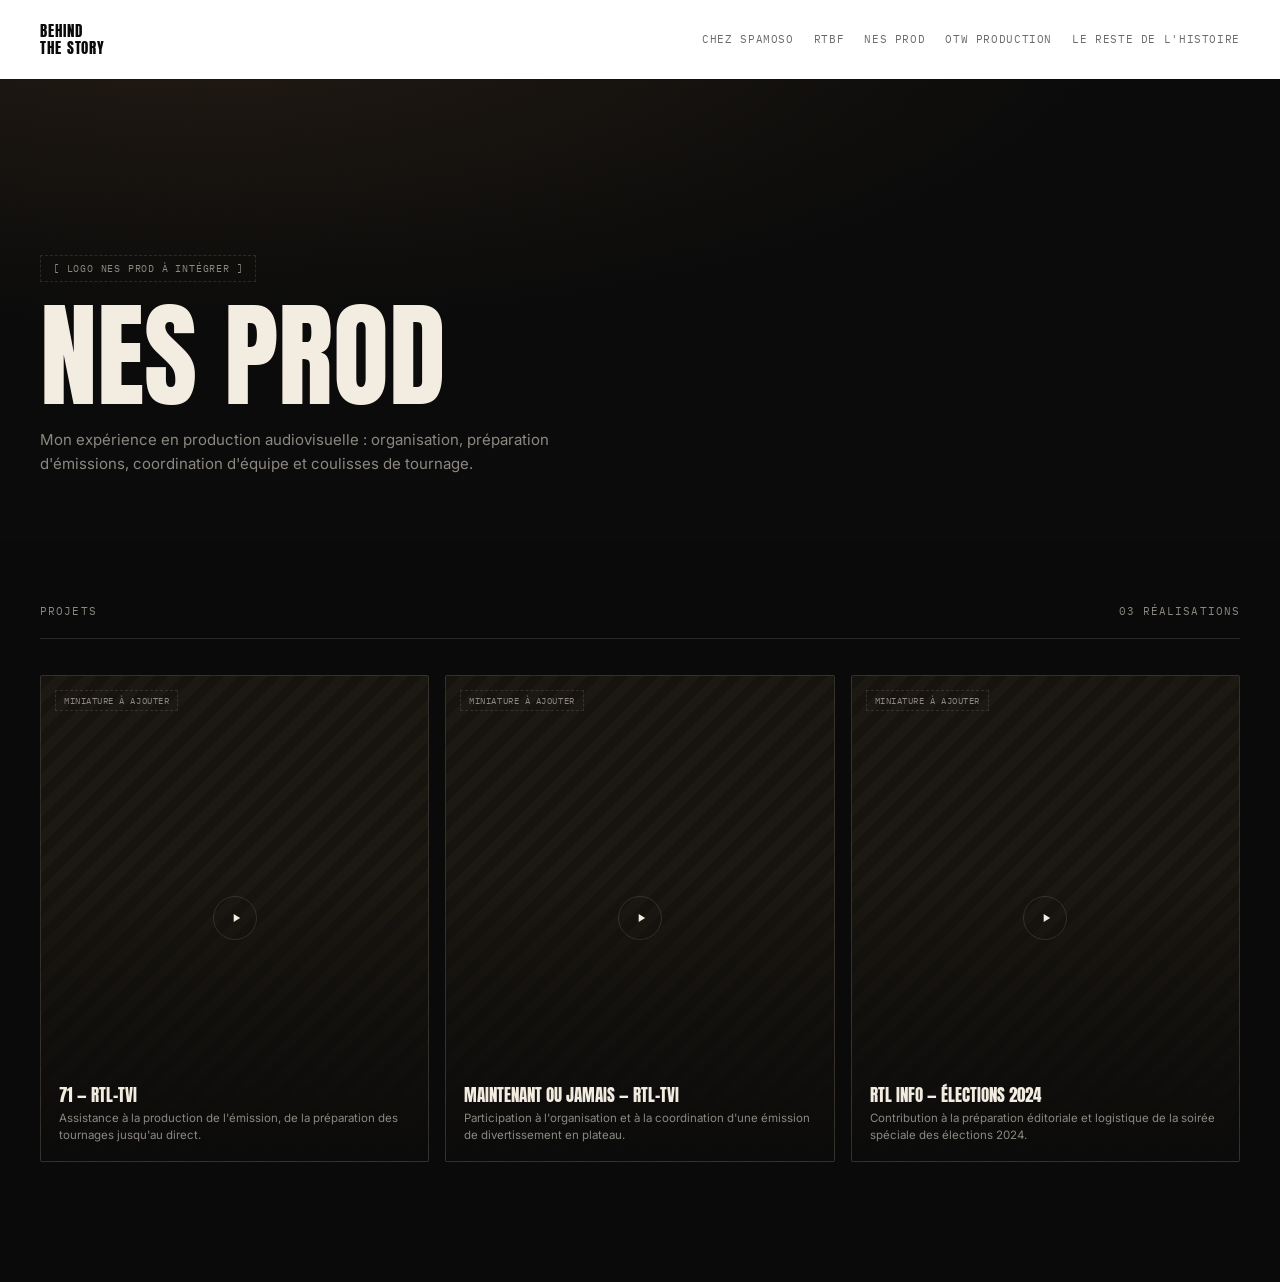
==== nesprod.html @ f3b36f37 "Add files via upload" ====
<!DOCTYPE html>
<html lang="fr">
<head>
<meta charset="UTF-8">
<meta name="viewport" content="width=device-width, initial-scale=1.0">
<title>NES Prod — BEHIND THE STORY</title>
<link rel="preconnect" href="https://fonts.googleapis.com">
<link rel="preconnect" href="https://fonts.gstatic.com" crossorigin>
<link href="https://fonts.googleapis.com/css2?family=Anton&family=Inter:wght@400;500;600&family=IBM+Plex+Mono:wght@400;500&display=swap" rel="stylesheet">
<link rel="stylesheet" href="styles.css">
</head>
<body>

<header>
  <a href="index.html" style="text-decoration:none;">
    <div class="wordmark">BEHIND<br>THE STORY</div>
  </a>
  <nav>
    <a href="spamoso.html">Chez Spamoso</a>
    <a href="rtbf.html">RTBF</a>
    <a href="nesprod.html">NES Prod</a>
    <a href="otw.html">OTW Production</a>
    <a href="reste.html">Le reste de l'histoire</a>
  </nav>
</header>

<section class="category" id="top" style="border-top:none;">
  <div class="cat-hero">
    <div class="grain"></div>
    <div class="cat-logo-note">[ logo NES Prod à intégrer ]</div>
    <h2>NES Prod</h2>
    <p>Mon expérience en production audiovisuelle : organisation, préparation d'émissions, coordination d'équipe et coulisses de tournage.</p>
  </div>

  <div class="cat-body">
    <div class="label-row">
      <div class="label">Projets</div>
      <div class="label">03 réalisations</div>
    </div>

    <div class="proj-grid">

      <div class="proj-card" onclick="openModal({
          title:'71 — RTL-TVI',
          desc:'Assistance à la production de l\'émission, de la préparation des tournages jusqu\'au direct.',
          category:'NES Prod',
          link:''
        })">
        <div class="proj-thumb-note">miniature à ajouter</div>
        
        <div class="proj-play"><svg viewBox="0 0 24 24"><path d="M8 5v14l11-7z"/></svg></div>
        <div class="proj-info">
          <div class="proj-title">71 — RTL-TVI</div>
          <div class="proj-desc">Assistance à la production de l'émission, de la préparation des tournages jusqu'au direct.</div>
        </div>
      </div>

      <div class="proj-card" onclick="openModal({
          title:'Maintenant ou Jamais — RTL-TVI',
          desc:'Participation à l\'organisation et à la coordination d\'une émission de divertissement en plateau.',
          category:'NES Prod',
          link:''
        })">
        <div class="proj-thumb-note">miniature à ajouter</div>
        
        <div class="proj-play"><svg viewBox="0 0 24 24"><path d="M8 5v14l11-7z"/></svg></div>
        <div class="proj-info">
          <div class="proj-title">Maintenant ou Jamais — RTL-TVI</div>
          <div class="proj-desc">Participation à l'organisation et à la coordination d'une émission de divertissement en plateau.</div>
        </div>
      </div>

      <div class="proj-card" onclick="openModal({
          title:'RTL Info — Élections 2024',
          desc:'Contribution à la préparation éditoriale et logistique de la soirée spéciale des élections 2024.',
          category:'NES Prod',
          link:''
        })">
        <div class="proj-thumb-note">miniature à ajouter</div>
        
        <div class="proj-play"><svg viewBox="0 0 24 24"><path d="M8 5v14l11-7z"/></svg></div>
        <div class="proj-info">
          <div class="proj-title">RTL Info — Élections 2024</div>
          <div class="proj-desc">Contribution à la préparation éditoriale et logistique de la soirée spéciale des élections 2024.</div>
        </div>
      </div>

      <!-- Pour ajouter un projet : copier-coller un bloc .proj-card entier
           et changer title / desc / link / year / le texte affiché. -->

    </div>
  </div>
</section>

<div class="modal-overlay" id="modalOverlay">
  <button class="modal-close" onclick="closeModal()">✕</button>
  <div class="modal-box">
    <a class="modal-video" id="modalVideoLink" href="#" target="_blank" rel="noopener">
      <div class="modal-video-note" id="modalVideoNote">clic = ouvre la vidéo source</div>
      <div class="proj-play"><svg viewBox="0 0 24 24"><path d="M8 5v14l11-7z"/></svg></div>
    </a>
    <div class="modal-multi-links" id="modalMultiLinks"></div>
    <div class="modal-info">
      <div class="eyebrow" id="modalEyebrow">NES Prod</div>
      <div class="modal-title" id="modalTitle">Titre du projet</div>
      <div class="modal-desc" id="modalDesc">Description du projet.</div>
    </div>
  </div>
</div>

<script src="script.js"></script>
</body>
</html>
---- styles.css ----
:root{
    --bg: #0A0A0A;
    --bg-soft: #141312;
    --accent: #F85206;
    --cream: #F3ECE0;
    --muted: #8C8880;
    --line: rgba(243,236,224,0.12);
  }

  *{margin:0;padding:0;box-sizing:border-box;}

  html{scroll-behavior:smooth;}

  body{
    background:var(--bg);
    color:var(--cream);
    font-family:'Inter',sans-serif;
    overflow-x:hidden;
  }

  ::selection{background:var(--accent);color:#0A0A0A;}

  /* ---------- NAV ---------- */
  header{
    position:fixed;
    top:0;left:0;right:0;
    z-index:100;
    display:flex;
    justify-content:space-between;
    align-items:center;
    padding:22px 40px;
    background:#FFFFFF;
    box-shadow:0 1px 0 rgba(10,10,10,0.06);
    transition:transform .4s ease;
  }
  header.header-hidden{
    transform:translateY(-120%);
  }

  .wordmark{
    font-family:'Anton',sans-serif;
    font-size:15px;
    letter-spacing:0.06em;
    line-height:1.15;
    text-transform:uppercase;
    color:var(--bg);
  }

  nav{
    display:flex;
    gap:20px;
    flex-wrap:wrap;
    justify-content:flex-end;
    max-width:560px;
  }

  nav a{
    color:var(--bg);
    text-decoration:none;
    font-family:'IBM Plex Mono',monospace;
    font-size:10.5px;
    letter-spacing:0.06em;
    text-transform:uppercase;
    opacity:0.6;
    transition:opacity .25s ease;
    white-space:nowrap;
  }
  nav a:hover{opacity:1;}

  @media (max-width:900px){
    nav{display:none;}
  }

  /* ---------- HERO ---------- */
  .hero{
    position:relative;
    height:100svh;
    display:flex;
    flex-direction:column;
    justify-content:center;
    align-items:center;
    overflow:hidden;
  }

  .hero-bg{
    position:absolute;
    inset:0;
    background:
      radial-gradient(120% 90% at 20% 15%, #1c1a17 0%, #0A0A0A 55%),
      linear-gradient(120deg,#0A0A0A,#181510,#0A0A0A);
    background-size:200% 200%, 100% 100%;
    animation:drift 18s ease-in-out infinite;
  }
  @keyframes drift{
    0%{background-position:0% 0%, 0 0;}
    50%{background-position:100% 60%, 0 0;}
    100%{background-position:0% 0%, 0 0;}
  }

  .grain{
    position:absolute;inset:0;
    opacity:0.35;
    mix-blend-mode:overlay;
    background-image:url("data:image/svg+xml,%3Csvg xmlns='http://www.w3.org/2000/svg' width='120' height='120'%3E%3Cfilter id='n'%3E%3CfeTurbulence type='fractalNoise' baseFrequency='0.85' numOctaves='2' stitchTiles='stitch'/%3E%3C/filter%3E%3Crect width='100%25' height='100%25' filter='url(%23n)'/%3E%3C/svg%3E");
  }

  .vignette{
    position:absolute;inset:0;
    background:radial-gradient(120% 100% at 50% 100%, rgba(0,0,0,0.75) 0%, rgba(0,0,0,0) 55%),
               linear-gradient(180deg, rgba(0,0,0,0.55) 0%, rgba(0,0,0,0.05) 30%, rgba(0,0,0,0.65) 100%);
  }

  .video-note{
    position:absolute;
    top:28px;left:50%;
    transform:translateX(-50%);
    font-family:'IBM Plex Mono',monospace;
    font-size:10px;
    letter-spacing:0.1em;
    text-transform:uppercase;
    color:var(--muted);
    opacity:0.6;
    z-index:2;
  }

  .hero-content{
    position:relative;
    z-index:3;
    padding:0 40px;
    max-width:900px;
    display:flex;
    flex-direction:column;
    align-items:center;
    text-align:center;
  }

  .eyebrow{
    font-family:'IBM Plex Mono',monospace;
    font-size:11px;
    letter-spacing:0.15em;
    text-transform:uppercase;
    color:var(--accent);
    margin-bottom:18px;
  }

  h1.title{
    display:flex;
    flex-direction:column;
    align-items:center;
    gap:0.02em;
    font-family:'Anton',sans-serif;
    font-weight:400;
    text-transform:uppercase;
    line-height:0.86;
    font-size:clamp(52px, 11vw, 168px);
    letter-spacing:-0.01em;
  }
  h1.title .line1{color:var(--cream);}
  h1.title .line2{
    font-family:'Bodoni Moda', serif;
    font-weight:700;
    font-style:normal;
    text-transform:uppercase;
    color:var(--accent);
    letter-spacing:0;
    line-height:1;
  }

  .tagline{
    margin:24px auto 0;
    max-width:480px;
    font-size:15px;
    line-height:1.6;
    color:var(--muted);
    text-align:center;
  }

  .signature{
    margin:40px auto 0;
    width:130px;
    opacity:0.92;
  }
  .signature img{
    width:100%;
    height:auto;
    display:block;
  }
  @media (max-width:720px){
    .signature{width:96px;margin-top:28px;}
  }

  /* ---------- UNIVERS GRID ---------- */
  .univers{
    padding:120px 40px 140px;
    max-width:1400px;
    margin:0 auto;
  }

  .univers-head{
    display:flex;
    justify-content:space-between;
    align-items:flex-end;
    margin-bottom:56px;
    border-bottom:1px solid var(--line);
    padding-bottom:24px;
    gap:24px;
    flex-wrap:wrap;
  }

  .univers-head .label{
    font-family:'IBM Plex Mono',monospace;
    font-size:11px;
    letter-spacing:0.1em;
    text-transform:uppercase;
    color:var(--muted);
  }

  .univers-head h2{
    font-family:'Anton',sans-serif;
    font-weight:400;
    text-transform:uppercase;
    font-size:clamp(28px,4vw,44px);
  }

  .grid{
    display:grid;
    grid-template-columns:repeat(6,1fr);
    gap:16px;
  }

  .card{
    position:relative;
    border-radius:2px;
    overflow:hidden;
    background:var(--bg-soft);
    border:1px solid var(--line);
    display:flex;
    align-items:flex-end;
    min-height:280px;
    text-decoration:none;
    color:var(--cream);
    cursor:pointer;
  }

  .card::before{
    content:'';
    position:absolute;inset:0;
    background-image:var(--tex);
    background-size:cover;
    background-position:var(--tex-pos, center 20%);
    opacity:0.85;
    transition:opacity .5s ease, transform .6s ease;
  }
  .card::after{
    content:'';
    position:absolute;inset:0;
    background:linear-gradient(180deg, rgba(10,10,10,0) 30%, rgba(10,10,10,0.92) 100%);
  }

  .card:hover::before{opacity:0.75; transform:scale(1.04);}

  .card-inner{
    position:relative;
    z-index:2;
    padding:26px;
    width:100%;
    display:flex;
    justify-content:space-between;
    align-items:flex-end;
    gap:12px;
  }

  .card-index{
    position:absolute;
    top:20px;left:26px;
    z-index:2;
    font-family:'IBM Plex Mono',monospace;
    font-size:11px;
    color:var(--muted);
  }

  .card-title{
    font-family:'Anton',sans-serif;
    font-weight:400;
    text-transform:uppercase;
    font-size:clamp(20px,2vw,28px);
    line-height:1.02;
  }

  .card-meta{
    font-family:'IBM Plex Mono',monospace;
    font-size:10px;
    letter-spacing:0.06em;
    text-transform:uppercase;
    color:var(--muted);
    margin-top:8px;
  }

  .arrow{
    flex-shrink:0;
    width:38px;height:38px;
    border-radius:50%;
    border:1px solid var(--line);
    display:flex;align-items:center;justify-content:center;
    transition:background .3s ease, transform .3s ease, border-color .3s ease;
  }
  .card:hover .arrow{
    background:var(--accent);
    border-color:var(--accent);
    transform:rotate(45deg);
  }
  .arrow svg{width:14px;height:14px;stroke:var(--cream);}

  /* asymmetric spans */
  .c1{grid-column:span 4;min-height:420px;}
  .c2{grid-column:span 2;}
  .c3{grid-column:span 2;}
  .c4{grid-column:span 2;}
  .c5{grid-column:span 2;min-height:340px;}

  @media (max-width:900px){
    .grid{grid-template-columns:repeat(2,1fr);}
    .c1,.c2,.c3,.c4,.c5{grid-column:span 2;min-height:260px;}
    header{padding:20px 22px;}
    .hero-content{padding:0 22px;}
    .univers{padding:80px 22px 100px;}
  }

  /* ---------- CATEGORY PAGE ---------- */
  .category{
    position:relative;
    border-top:1px solid var(--line);
  }

  .cat-hero{
    position:relative;
    min-height:60vh;
    display:flex;
    flex-direction:column;
    justify-content:flex-end;
    padding:64px 40px;
    background:
      radial-gradient(120% 100% at 15% 0%, #211a12 0%, #0A0A0A 60%);
    overflow:hidden;
  }
  .cat-hero .grain{opacity:0.25;}

  .cat-hero .back-link{
    position:relative;z-index:2;
    display:inline-flex;
    align-items:center;
    gap:8px;
    font-family:'IBM Plex Mono',monospace;
    font-size:11px;
    letter-spacing:0.08em;
    text-transform:uppercase;
    color:var(--muted);
    text-decoration:none;
    margin-bottom:auto;
    width:fit-content;
  }
  .cat-hero .back-link:hover{color:var(--cream);}

  .cat-logo-note{
    position:relative;z-index:2;
    font-family:'IBM Plex Mono',monospace;
    font-size:10px;
    letter-spacing:0.08em;
    text-transform:uppercase;
    color:var(--muted);
    border:1px dashed var(--line);
    padding:6px 12px;
    width:fit-content;
    margin-bottom:22px;
  }

  .cat-hero h2{
    position:relative;z-index:2;
    font-family:'Anton',sans-serif;
    font-weight:400;
    text-transform:uppercase;
    font-size:clamp(48px,9vw,120px);
    line-height:0.9;
  }

  .cat-hero p{
    position:relative;z-index:2;
    max-width:520px;
    margin-top:20px;
    font-size:15px;
    line-height:1.6;
    color:var(--muted);
  }

  .cat-body{
    padding:64px 40px 120px;
    max-width:1400px;
    margin:0 auto;
  }

  .cat-body .label-row{
    display:flex;
    justify-content:space-between;
    align-items:baseline;
    border-bottom:1px solid var(--line);
    padding-bottom:20px;
    margin-bottom:36px;
    flex-wrap:wrap;
    gap:12px;
  }
  .cat-body .label-row .label{
    font-family:'IBM Plex Mono',monospace;
    font-size:11px;
    letter-spacing:0.1em;
    text-transform:uppercase;
    color:var(--muted);
  }

  .proj-grid{
    display:grid;
    grid-template-columns:repeat(3,1fr);
    gap:16px;
  }
  @media (max-width:900px){
    .proj-grid{grid-template-columns:repeat(2,1fr);}
  }
  @media (max-width:560px){
    .proj-grid{grid-template-columns:1fr;}
  }

  .proj-card{
    position:relative;
    aspect-ratio:4/5;
    border-radius:2px;
    overflow:hidden;
    border:1px solid var(--line);
    background:
      repeating-linear-gradient(135deg, #17140f, #17140f 10px, #1c1812 10px, #1c1812 20px);
    cursor:pointer;
    display:flex;
    flex-direction:column;
    justify-content:flex-end;
    text-align:left;
  }
  .proj-card::after{
    content:'';
    position:absolute;inset:0;
    background:linear-gradient(180deg, rgba(10,10,10,0) 40%, rgba(10,10,10,0.95) 100%);
  }
  .proj-thumb-note{
    position:absolute;
    top:14px;left:14px;
    z-index:2;
    font-family:'IBM Plex Mono',monospace;
    font-size:9px;
    letter-spacing:0.06em;
    text-transform:uppercase;
    color:var(--muted);
    border:1px dashed var(--line);
    padding:4px 8px;
  }
  .proj-year{
    position:absolute;
    top:14px;right:14px;
    z-index:2;
    font-family:'IBM Plex Mono',monospace;
    font-size:10px;
    letter-spacing:0.04em;
    color:var(--muted);
  }
  .proj-play{
    position:absolute;
    top:50%;left:50%;
    transform:translate(-50%,-50%);
    z-index:2;
    width:44px;height:44px;
    border-radius:50%;
    border:1px solid var(--line);
    display:flex;align-items:center;justify-content:center;
    transition:background .3s ease, border-color .3s ease;
  }
  .proj-play svg{width:14px;height:14px;fill:var(--cream);margin-left:2px;}
  .proj-card:hover .proj-play{background:var(--accent);border-color:var(--accent);}

  .proj-info{
    position:relative;z-index:2;
    padding:18px;
  }
  .proj-title{
    font-family:'Anton',sans-serif;
    font-weight:400;
    text-transform:uppercase;
    font-size:17px;
    line-height:1.05;
  }
  .proj-desc{
    margin-top:6px;
    font-size:11.5px;
    color:var(--muted);
    line-height:1.4;
    display:-webkit-box;
    -webkit-line-clamp:2;
    -webkit-box-orient:vertical;
    overflow:hidden;
  }

  /* ---------- MODAL / LIGHTBOX ---------- */
  .modal-overlay{
    position:fixed;inset:0;
    z-index:200;
    background:rgba(6,6,6,0.88);
    backdrop-filter:blur(6px);
    display:flex;
    align-items:center;
    justify-content:center;
    padding:24px;
    opacity:0;
    pointer-events:none;
    transition:opacity .3s ease;
  }
  .modal-overlay.active{opacity:1;pointer-events:auto;}

  .modal-box{
    width:100%;
    max-width:720px;
    background:var(--bg-soft);
    border:1px solid var(--line);
    border-radius:3px;
    overflow:hidden;
    transform:translateY(16px);
    transition:transform .35s ease;
  }
  .modal-overlay.active .modal-box{transform:translateY(0);}

  .modal-close{
    position:absolute;
    top:24px;right:24px;
    z-index:210;
    width:38px;height:38px;
    border-radius:50%;
    border:1px solid var(--line);
    background:transparent;
    color:var(--cream);
    font-family:'IBM Plex Mono',monospace;
    font-size:14px;
    cursor:pointer;
  }
  .modal-close:hover{background:var(--accent);border-color:var(--accent);}

  .modal-video{
    position:relative;
    aspect-ratio:16/9;
    background:repeating-linear-gradient(135deg, #17140f, #17140f 10px, #1c1812 10px, #1c1812 20px);
    display:flex;
    align-items:center;justify-content:center;
    text-decoration:none;
    cursor:pointer;
  }
  .modal-video.is-photo{cursor:default;}
  .modal-video.is-photo .proj-play{display:none;}

  .modal-multi-links{
    display:none;
    flex-direction:column;
    gap:1px;
    background:var(--line);
    width:100%;
    max-height:340px;
    overflow-y:auto;
  }
  .modal-link-item{
    display:flex;
    align-items:center;
    justify-content:space-between;
    padding:16px 20px;
    background:var(--bg-soft);
    color:var(--cream);
    text-decoration:none;
    font-family:'IBM Plex Mono',monospace;
    font-size:12px;
    letter-spacing:0.04em;
    transition:background .2s ease,color .2s ease;
  }
  .modal-link-item::after{
    content:'↗';
    color:var(--muted);
    transition:color .2s ease;
  }
  .modal-link-item:hover{background:var(--accent);color:#0A0A0A;}
  .modal-link-item:hover::after{color:#0A0A0A;}
  .modal-video .proj-play{width:64px;height:64px;}
  .modal-video .proj-play svg{width:20px;height:20px;}
  .modal-video-note{
    position:absolute;bottom:14px;left:14px;
    font-family:'IBM Plex Mono',monospace;
    font-size:10px;
    color:var(--muted);
    border:1px dashed var(--line);
    padding:4px 8px;
  }

  .modal-info{padding:26px;}
  .modal-info .eyebrow{margin-bottom:10px;}
  .modal-title{
    font-family:'Anton',sans-serif;
    font-weight:400;
    text-transform:uppercase;
    font-size:26px;
  }
  .modal-desc{
    margin-top:10px;
    font-size:14px;
    line-height:1.6;
    color:var(--muted);
  }

  /* ---------- GALLERY PAGE (plusieurs contenus dans un projet) ---------- */
  body.gallery-open{overflow:hidden;}

  .gallery-overlay{
    position:fixed;inset:0;
    z-index:300;
    background:var(--bg);
    opacity:0;
    pointer-events:none;
    transform:translateY(24px);
    transition:opacity .35s ease, transform .4s ease;
    overflow-y:auto;
  }
  .gallery-overlay.active{
    opacity:1;
    pointer-events:auto;
    transform:translateY(0);
  }

  .gallery-close{
    position:fixed;
    top:28px;right:40px;
    z-index:310;
    width:40px;height:40px;
    border-radius:50%;
    border:1px solid var(--line);
    background:var(--bg);
    color:var(--cream);
    font-family:'IBM Plex Mono',monospace;
    font-size:14px;
    cursor:pointer;
  }
  .gallery-close:hover{background:var(--accent);border-color:var(--accent);}

  .gallery-page{
    max-width:1400px;
    margin:0 auto;
    padding:100px 40px 120px;
  }

  .gallery-back{
    display:inline-flex;
    align-items:center;
    gap:8px;
    font-family:'IBM Plex Mono',monospace;
    font-size:11px;
    letter-spacing:0.08em;
    text-transform:uppercase;
    color:var(--muted);
    text-decoration:none;
    margin-bottom:32px;
  }
  .gallery-back:hover{color:var(--cream);}

  .gallery-head{
    border-bottom:1px solid var(--line);
    padding-bottom:32px;
    margin-bottom:40px;
  }
  .gallery-head .eyebrow{margin-bottom:14px;}
  .gallery-head h2{
    font-family:'Anton',sans-serif;
    font-weight:400;
    text-transform:uppercase;
    font-size:clamp(32px,5vw,60px);
    line-height:1;
  }
  .gallery-head p{
    margin-top:16px;
    max-width:560px;
    font-size:14px;
    line-height:1.6;
    color:var(--muted);
  }

  .gallery-grid{
    display:grid;
    grid-template-columns:repeat(4,1fr);
    gap:16px;
  }
  @media (max-width:1000px){
    .gallery-grid{grid-template-columns:repeat(3,1fr);}
  }
  @media (max-width:700px){
    .gallery-grid{grid-template-columns:repeat(2,1fr);}
  }
  @media (max-width:420px){
    .gallery-grid{grid-template-columns:1fr;}
  }

  .gallery-item{
    position:relative;
    aspect-ratio:4/5;
    border-radius:2px;
    overflow:hidden;
    border:1px solid var(--line);
    background:repeating-linear-gradient(135deg, #17140f, #17140f 10px, #1c1812 10px, #1c1812 20px);
    display:flex;
    align-items:center;
    justify-content:center;
    text-decoration:none;
    color:var(--cream);
  }
  .gallery-item .proj-play{position:static;transform:none;}
  .gallery-thumb-note{
    position:absolute;
    top:12px;left:12px;
    font-family:'IBM Plex Mono',monospace;
    font-size:9px;
    letter-spacing:0.06em;
    text-transform:uppercase;
    color:var(--muted);
    border:1px dashed var(--line);
    padding:4px 8px;
  }
  .gallery-item-title{
    position:absolute;
    bottom:14px;left:14px;
    font-family:'IBM Plex Mono',monospace;
    font-size:11px;
    letter-spacing:0.06em;
    text-transform:uppercase;
    color:var(--cream);
  }
  .gallery-item:hover .proj-play{background:var(--accent);border-color:var(--accent);}
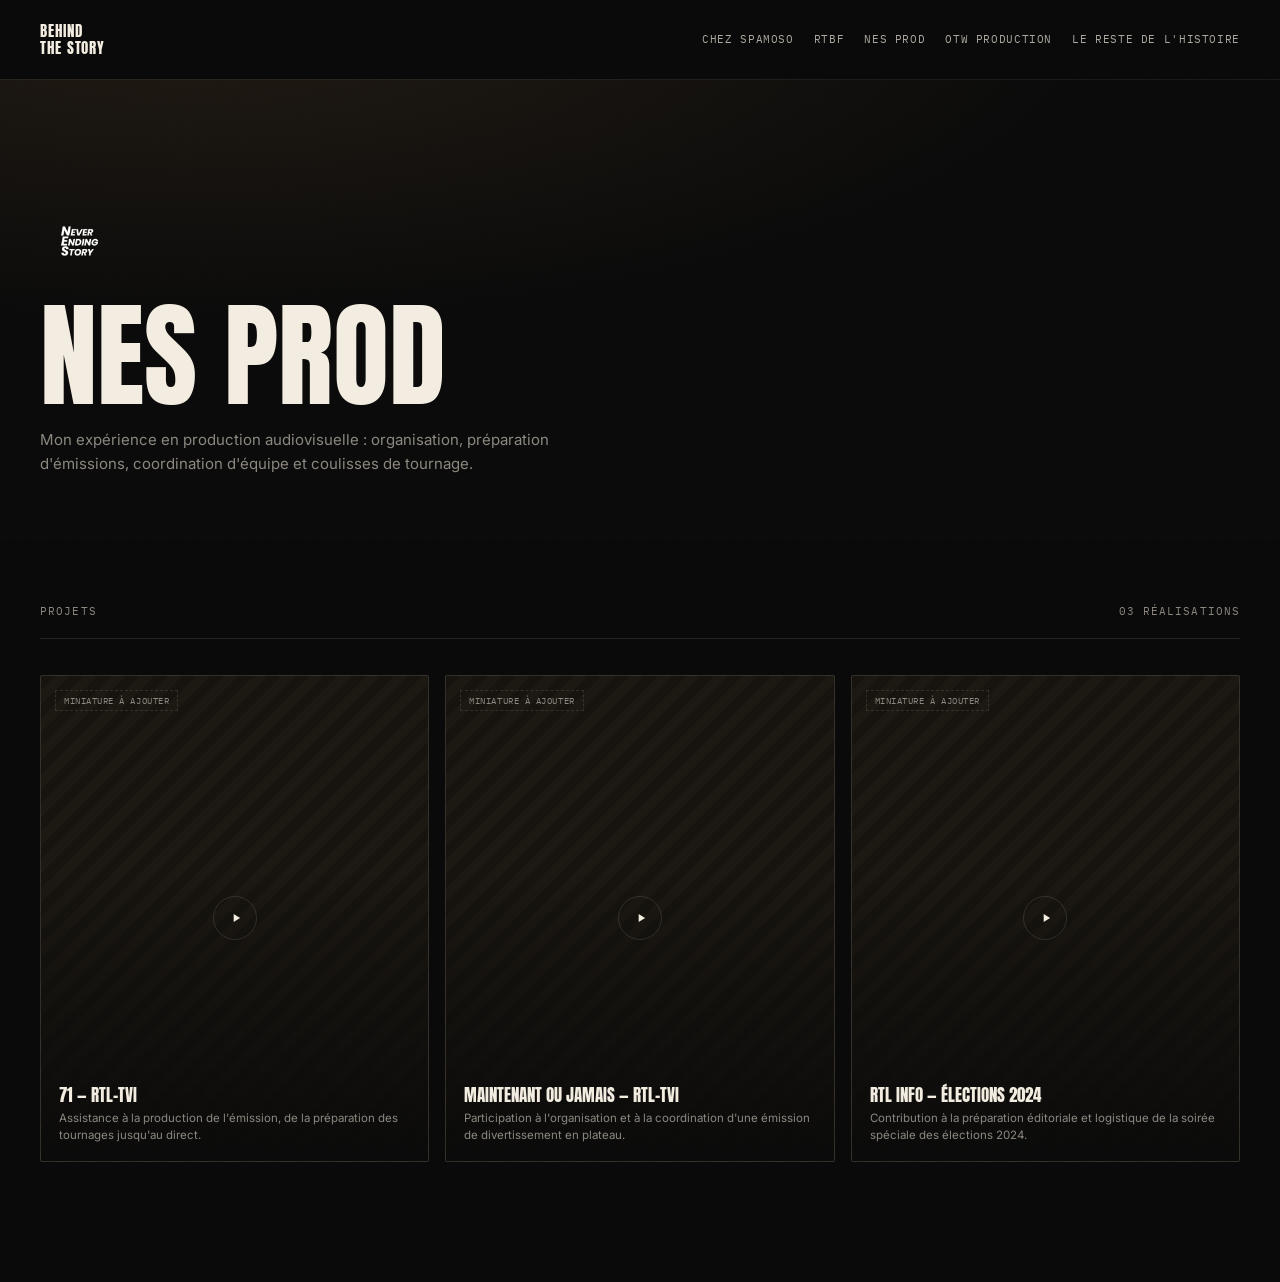
==== commit 924012c6: "Add files via upload" ====
--- a/nesprod.html
+++ b/nesprod.html
@@ -27,7 +27,7 @@
 <section class="category" id="top" style="border-top:none;">
   <div class="cat-hero">
     <div class="grain"></div>
-    <div class="cat-logo-note">[ logo NES Prod à intégrer ]</div>
+    <img class="cat-logo" src="LOGO-NES-PROD.png" alt="NES Prod">
     <h2>NES Prod</h2>
     <p>Mon expérience en production audiovisuelle : organisation, préparation d'émissions, coordination d'équipe et coulisses de tournage.</p>
   </div>
--- a/styles.css
+++ b/styles.css
@@ -29,8 +29,8 @@
     justify-content:space-between;
     align-items:center;
     padding:22px 40px;
-    background:#FFFFFF;
-    box-shadow:0 1px 0 rgba(10,10,10,0.06);
+    background:#0A0A0A;
+    box-shadow:0 1px 0 rgba(255,255,255,0.06);
     transition:transform .4s ease;
   }
   header.header-hidden{
@@ -43,7 +43,8 @@
     letter-spacing:0.06em;
     line-height:1.15;
     text-transform:uppercase;
-    color:var(--bg);
+    color:var(--cream);
+    transition:color .25s ease;
   }
 
   nav{
@@ -55,17 +56,18 @@
   }
 
   nav a{
-    color:var(--bg);
+    color:var(--cream);
     text-decoration:none;
     font-family:'IBM Plex Mono',monospace;
     font-size:10.5px;
     letter-spacing:0.06em;
     text-transform:uppercase;
-    opacity:0.6;
-    transition:opacity .25s ease;
+    opacity:0.7;
+    transition:opacity .25s ease, color .25s ease;
     white-space:nowrap;
   }
-  nav a:hover{opacity:1;}
+  nav a:hover{opacity:1; color:var(--accent);}
+  header a:hover .wordmark{color:var(--accent);}
 
   @media (max-width:900px){
     nav{display:none;}
@@ -85,16 +87,9 @@
   .hero-bg{
     position:absolute;
     inset:0;
-    background:
-      radial-gradient(120% 90% at 20% 15%, #1c1a17 0%, #0A0A0A 55%),
-      linear-gradient(120deg,#0A0A0A,#181510,#0A0A0A);
-    background-size:200% 200%, 100% 100%;
-    animation:drift 18s ease-in-out infinite;
-  }
-  @keyframes drift{
-    0%{background-position:0% 0%, 0 0;}
-    50%{background-position:100% 60%, 0 0;}
-    100%{background-position:0% 0%, 0 0;}
+    background-image:url('BEHIND-THE-STORY-ACCEUIL.jpg');
+    background-size:cover;
+    background-position:center;
   }
 
   .grain{
@@ -152,7 +147,7 @@
     font-weight:400;
     text-transform:uppercase;
     line-height:0.86;
-    font-size:clamp(52px, 11vw, 168px);
+    font-size:clamp(38px, 8vw, 108px);
     letter-spacing:-0.01em;
   }
   h1.title .line1{color:var(--cream);}
@@ -160,10 +155,12 @@
     font-family:'Bodoni Moda', serif;
     font-weight:700;
     font-style:normal;
-    text-transform:uppercase;
+    text-transform:none;
     color:var(--accent);
-    letter-spacing:0;
+    font-size:0.5em;
+    letter-spacing:0.22em;
     line-height:1;
+    white-space:nowrap;
   }
 
   .tagline{
@@ -372,6 +369,17 @@
     padding:6px 12px;
     width:fit-content;
     margin-bottom:22px;
+  }
+
+  .cat-logo{
+    position:relative;z-index:2;
+    display:block;
+    height:76px;
+    width:auto;
+    max-width:220px;
+    object-fit:contain;
+    object-position:left center;
+    margin-bottom:26px;
   }
 
   .cat-hero h2{
@@ -688,6 +696,13 @@
     line-height:1.6;
     color:var(--muted);
   }
+  .gallery-head .gallery-note{
+    margin-top:14px;
+    font-size:12px;
+    font-style:italic;
+    color:var(--muted);
+    opacity:0.65;
+  }
 
   .gallery-grid{
     display:grid;
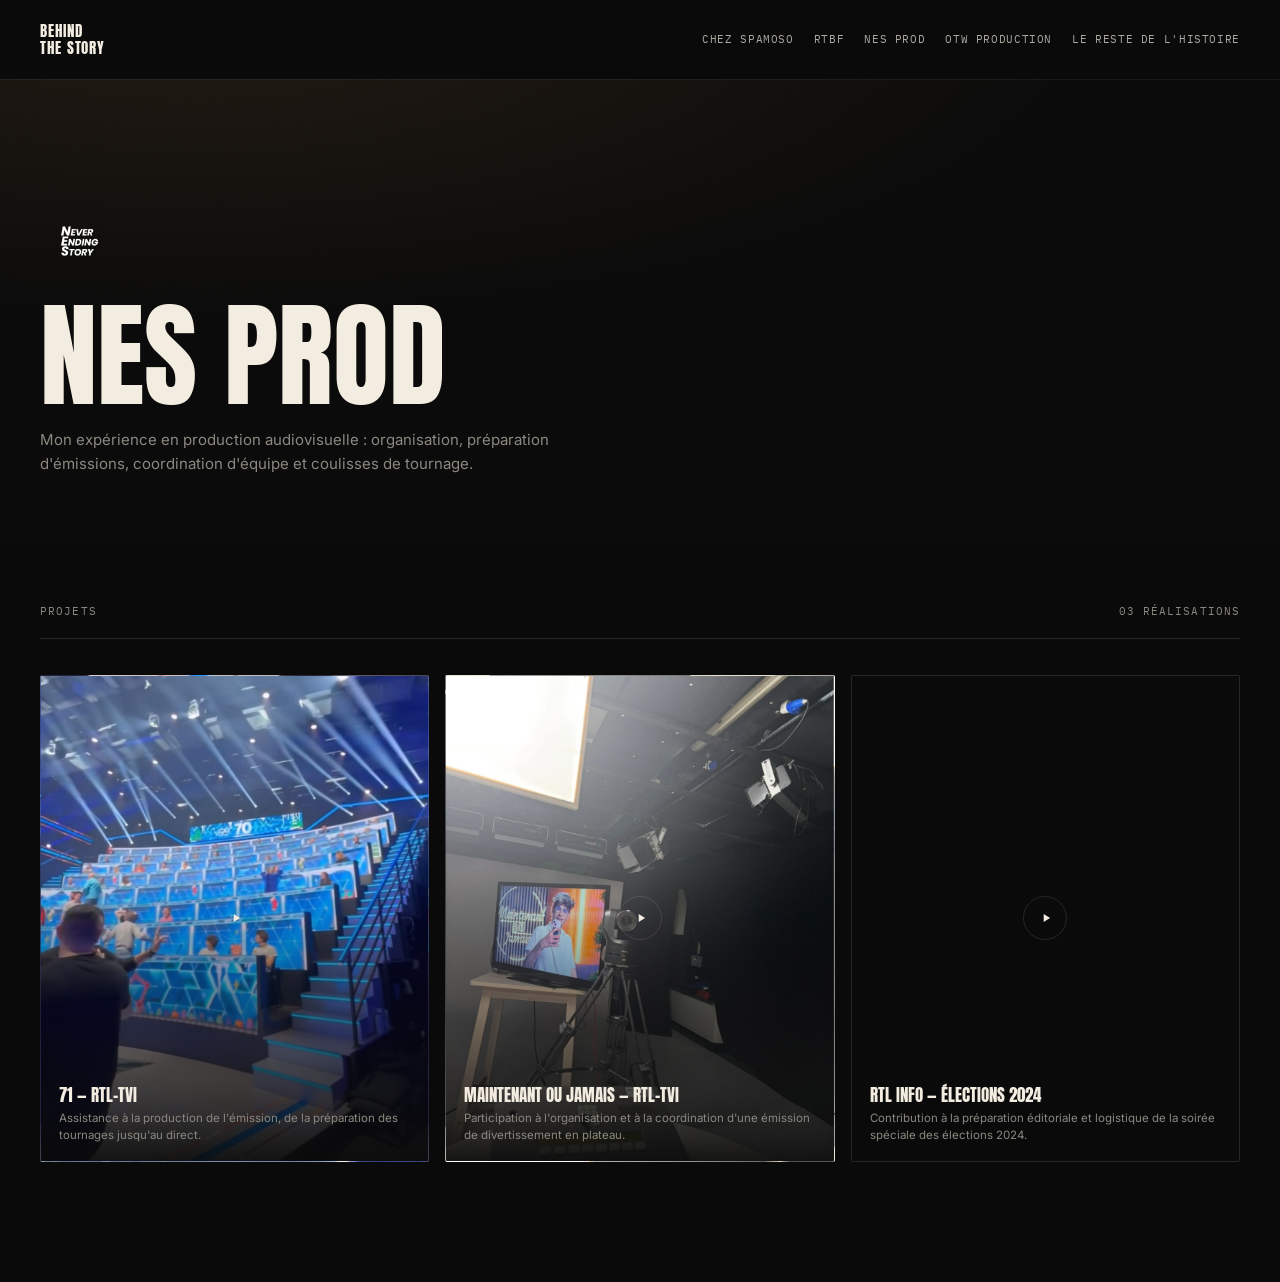
==== commit d17f9192: "Add files via upload" ====
--- a/nesprod.html
+++ b/nesprod.html
@@ -40,13 +40,12 @@
 
     <div class="proj-grid">
 
-      <div class="proj-card" onclick="openModal({
+      <div class="proj-card" style="background-image:url('71-RTL-CARTE.jpg');background-size:cover;background-position:center;" onclick="openModal({
           title:'71 — RTL-TVI',
           desc:'Assistance à la production de l\'émission, de la préparation des tournages jusqu\'au direct.',
           category:'NES Prod',
           link:''
         })">
-        <div class="proj-thumb-note">miniature à ajouter</div>
         
         <div class="proj-play"><svg viewBox="0 0 24 24"><path d="M8 5v14l11-7z"/></svg></div>
         <div class="proj-info">
@@ -55,13 +54,12 @@
         </div>
       </div>
 
-      <div class="proj-card" onclick="openModal({
+      <div class="proj-card" style="background-image:url('MAINTENANT-OU--JAMAIS-CARTE.jpg');background-size:cover;background-position:center;" onclick="openModal({
           title:'Maintenant ou Jamais — RTL-TVI',
           desc:'Participation à l\'organisation et à la coordination d\'une émission de divertissement en plateau.',
           category:'NES Prod',
           link:''
         })">
-        <div class="proj-thumb-note">miniature à ajouter</div>
         
         <div class="proj-play"><svg viewBox="0 0 24 24"><path d="M8 5v14l11-7z"/></svg></div>
         <div class="proj-info">
@@ -70,13 +68,12 @@
         </div>
       </div>
 
-      <div class="proj-card" onclick="openModal({
+      <div class="proj-card" style="background-image:url('RTL%20INFO-ÉLECTIONS-2024-CARTE.jpg');background-size:cover;background-position:center;" onclick="openModal({
           title:'RTL Info — Élections 2024',
           desc:'Contribution à la préparation éditoriale et logistique de la soirée spéciale des élections 2024.',
           category:'NES Prod',
           link:''
         })">
-        <div class="proj-thumb-note">miniature à ajouter</div>
         
         <div class="proj-play"><svg viewBox="0 0 24 24"><path d="M8 5v14l11-7z"/></svg></div>
         <div class="proj-info">
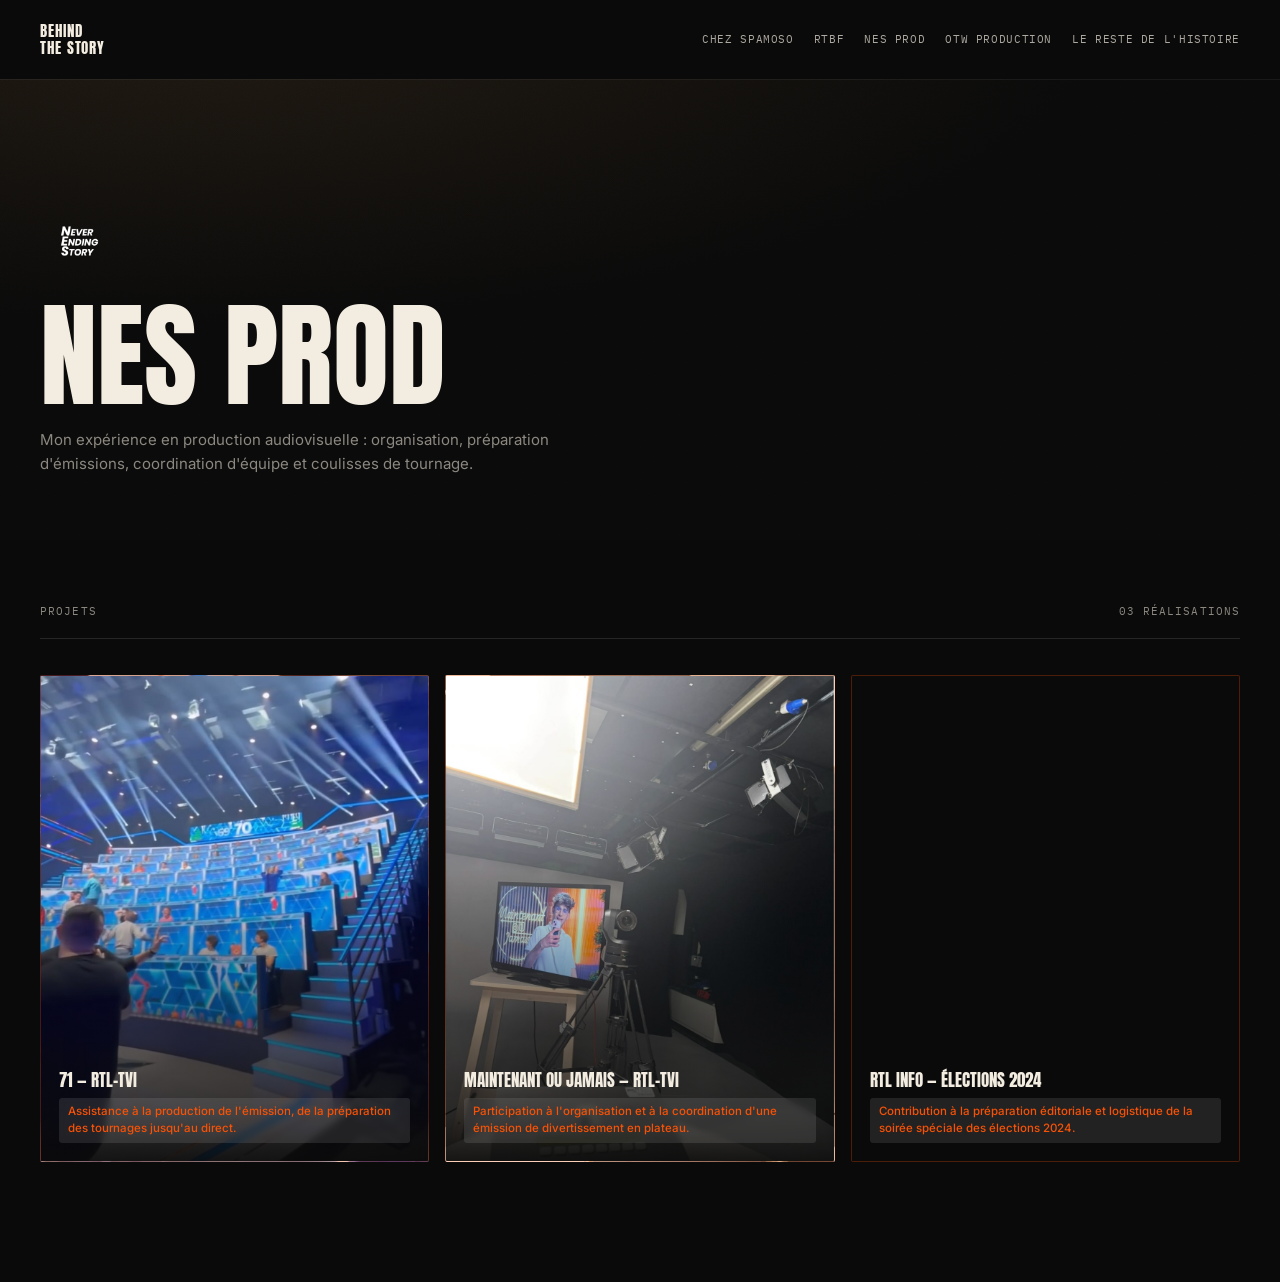
==== commit 452f9eae: "Add files via upload" ====
--- a/nesprod.html
+++ b/nesprod.html
@@ -40,42 +40,21 @@
 
     <div class="proj-grid">
 
-      <div class="proj-card" style="background-image:url('71-RTL-CARTE.jpg');background-size:cover;background-position:center;" onclick="openModal({
-          title:'71 — RTL-TVI',
-          desc:'Assistance à la production de l\'émission, de la préparation des tournages jusqu\'au direct.',
-          category:'NES Prod',
-          link:''
-        })">
-        
-        <div class="proj-play"><svg viewBox="0 0 24 24"><path d="M8 5v14l11-7z"/></svg></div>
+      <div class="proj-card proj-card--static" style="background-image:url('71-RTL-CARTE.jpg');background-size:cover;background-position:center;">
         <div class="proj-info">
           <div class="proj-title">71 — RTL-TVI</div>
           <div class="proj-desc">Assistance à la production de l'émission, de la préparation des tournages jusqu'au direct.</div>
         </div>
       </div>
 
-      <div class="proj-card" style="background-image:url('MAINTENANT-OU--JAMAIS-CARTE.jpg');background-size:cover;background-position:center;" onclick="openModal({
-          title:'Maintenant ou Jamais — RTL-TVI',
-          desc:'Participation à l\'organisation et à la coordination d\'une émission de divertissement en plateau.',
-          category:'NES Prod',
-          link:''
-        })">
-        
-        <div class="proj-play"><svg viewBox="0 0 24 24"><path d="M8 5v14l11-7z"/></svg></div>
+      <div class="proj-card proj-card--static" style="background-image:url('MAINTENANT-OU--JAMAIS-CARTE.jpg');background-size:cover;background-position:center;">
         <div class="proj-info">
           <div class="proj-title">Maintenant ou Jamais — RTL-TVI</div>
           <div class="proj-desc">Participation à l'organisation et à la coordination d'une émission de divertissement en plateau.</div>
         </div>
       </div>
 
-      <div class="proj-card" style="background-image:url('RTL%20INFO-ÉLECTIONS-2024-CARTE.jpg');background-size:cover;background-position:center;" onclick="openModal({
-          title:'RTL Info — Élections 2024',
-          desc:'Contribution à la préparation éditoriale et logistique de la soirée spéciale des élections 2024.',
-          category:'NES Prod',
-          link:''
-        })">
-        
-        <div class="proj-play"><svg viewBox="0 0 24 24"><path d="M8 5v14l11-7z"/></svg></div>
+      <div class="proj-card proj-card--static" style="background-image:url('RTL%20INFO-ÉLECTIONS-2024-CARTE.jpg');background-size:cover;background-position:center;">
         <div class="proj-info">
           <div class="proj-title">RTL Info — Élections 2024</div>
           <div class="proj-desc">Contribution à la préparation éditoriale et logistique de la soirée spéciale des élections 2024.</div>
--- a/styles.css
+++ b/styles.css
@@ -441,7 +441,7 @@
     aspect-ratio:4/5;
     border-radius:2px;
     overflow:hidden;
-    border:1px solid var(--line);
+    border:1px solid rgba(248,82,6,0.28);
     background:
       repeating-linear-gradient(135deg, #17140f, #17140f 10px, #1c1812 10px, #1c1812 20px);
     cursor:pointer;
@@ -449,6 +449,16 @@
     flex-direction:column;
     justify-content:flex-end;
     text-align:left;
+    transition:border-color .3s ease;
+  }
+  .proj-card:hover{
+    border-color:rgba(248,82,6,0.55);
+  }
+  .proj-card.proj-card--static{
+    cursor:default;
+  }
+  .proj-card.proj-card--static:hover{
+    border-color:rgba(248,82,6,0.28);
   }
   .proj-card::after{
     content:'';
@@ -502,10 +512,16 @@
     line-height:1.05;
   }
   .proj-desc{
-    margin-top:6px;
+    margin-top:8px;
     font-size:11.5px;
-    color:var(--muted);
-    line-height:1.4;
+    color:var(--accent);
+    font-weight:500;
+    line-height:1.5;
+    background:rgba(255,255,255,0.10);
+    -webkit-backdrop-filter:blur(3px);
+    backdrop-filter:blur(3px);
+    padding:5px 9px;
+    border-radius:3px;
     display:-webkit-box;
     -webkit-line-clamp:2;
     -webkit-box-orient:vertical;
@@ -700,8 +716,8 @@
     margin-top:14px;
     font-size:12px;
     font-style:italic;
-    color:var(--muted);
-    opacity:0.65;
+    color:var(--accent);
+    opacity:0.85;
   }
 
   .gallery-grid{
@@ -724,14 +740,16 @@
     aspect-ratio:4/5;
     border-radius:2px;
     overflow:hidden;
-    border:1px solid var(--line);
+    border:1px solid rgba(248,82,6,0.28);
     background:repeating-linear-gradient(135deg, #17140f, #17140f 10px, #1c1812 10px, #1c1812 20px);
     display:flex;
     align-items:center;
     justify-content:center;
     text-decoration:none;
     color:var(--cream);
-  }
+    transition:border-color .3s ease;
+  }
+  .gallery-item:hover{border-color:rgba(248,82,6,0.55);}
   .gallery-item .proj-play{position:static;transform:none;}
   .gallery-thumb-note{
     position:absolute;
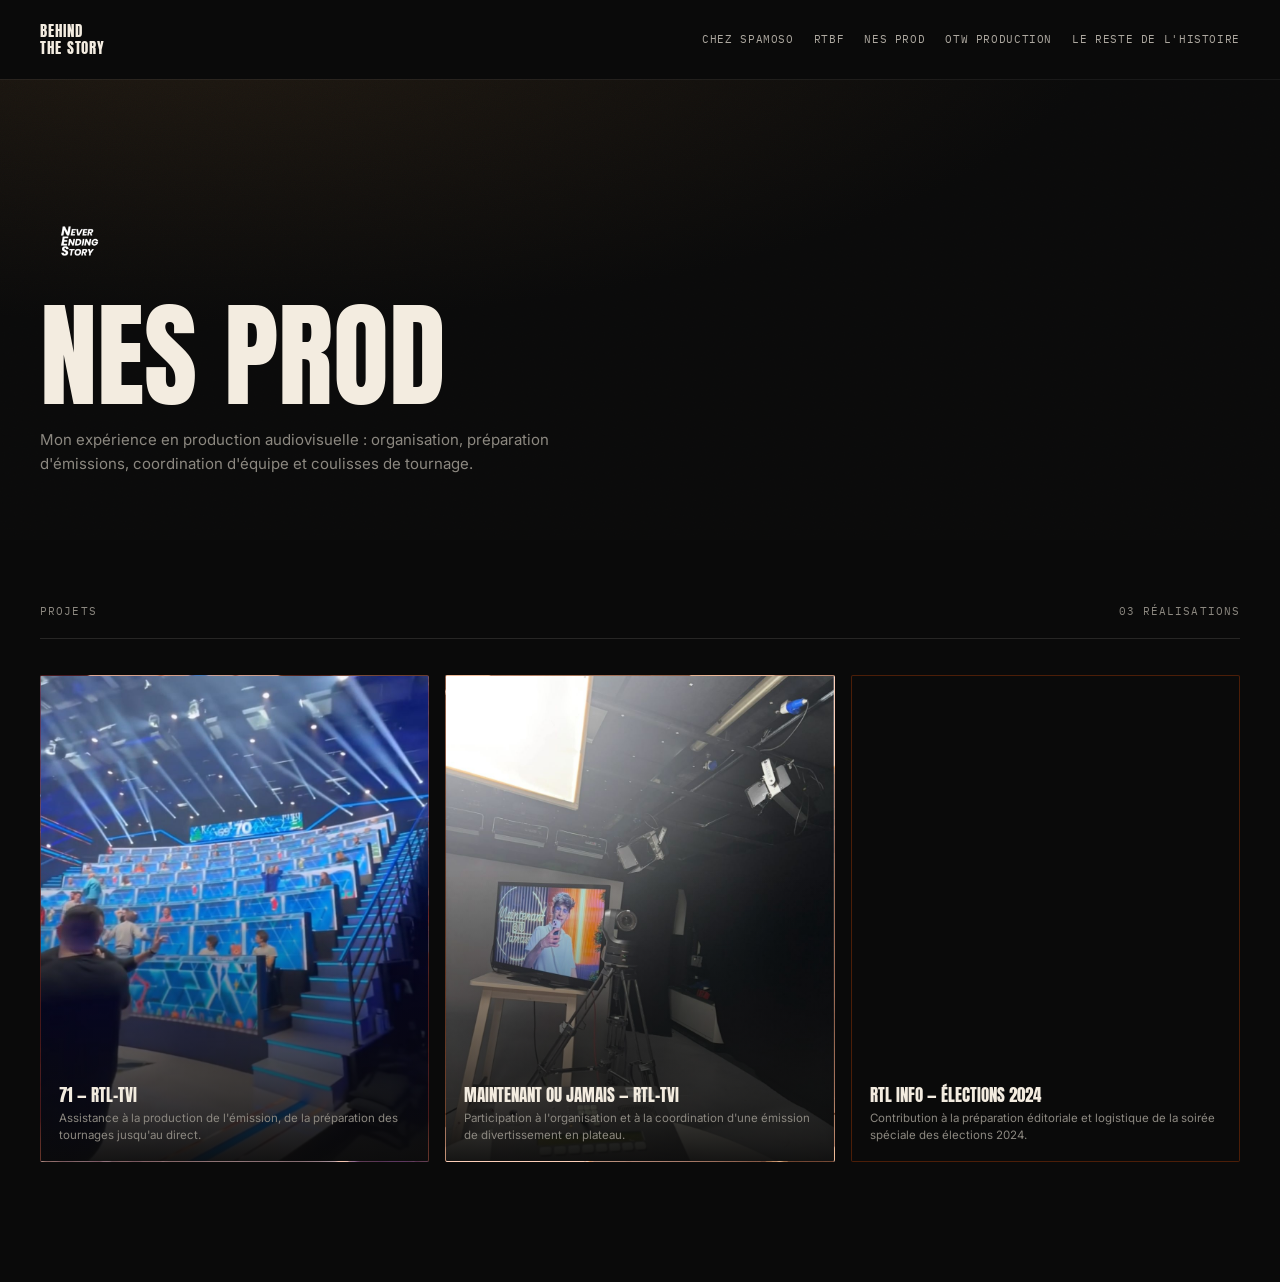
==== commit cef4c2c4: "Update nesprod.html" ====
--- a/nesprod.html
+++ b/nesprod.html
@@ -54,7 +54,7 @@
         </div>
       </div>
 
-      <div class="proj-card proj-card--static" style="background-image:url('RTL%20INFO-ÉLECTIONS-2024-CARTE.jpg');background-size:cover;background-position:center;">
+      <div class="proj-card proj-card--static" style="background-image:url('RTL INFO-ÉLECTIONS-2024-CARTE.jpg');background-size:cover;background-position:center;">
         <div class="proj-info">
           <div class="proj-title">RTL Info — Élections 2024</div>
           <div class="proj-desc">Contribution à la préparation éditoriale et logistique de la soirée spéciale des élections 2024.</div>
--- a/styles.css
+++ b/styles.css
@@ -512,16 +512,10 @@
     line-height:1.05;
   }
   .proj-desc{
-    margin-top:8px;
+    margin-top:6px;
     font-size:11.5px;
-    color:var(--accent);
-    font-weight:500;
-    line-height:1.5;
-    background:rgba(255,255,255,0.10);
-    -webkit-backdrop-filter:blur(3px);
-    backdrop-filter:blur(3px);
-    padding:5px 9px;
-    border-radius:3px;
+    color:var(--muted);
+    line-height:1.4;
     display:-webkit-box;
     -webkit-line-clamp:2;
     -webkit-box-orient:vertical;
@@ -749,11 +743,19 @@
     color:var(--cream);
     transition:border-color .3s ease;
   }
+  .gallery-item::after{
+    content:'';
+    position:absolute;inset:0;
+    z-index:1;
+    background:linear-gradient(180deg, rgba(10,10,10,0) 50%, rgba(10,10,10,0.88) 100%);
+    pointer-events:none;
+  }
   .gallery-item:hover{border-color:rgba(248,82,6,0.55);}
-  .gallery-item .proj-play{position:static;transform:none;}
+  .gallery-item .proj-play{position:relative;transform:none;z-index:2;}
   .gallery-thumb-note{
     position:absolute;
     top:12px;left:12px;
+    z-index:2;
     font-family:'IBM Plex Mono',monospace;
     font-size:9px;
     letter-spacing:0.06em;
@@ -764,11 +766,14 @@
   }
   .gallery-item-title{
     position:absolute;
-    bottom:14px;left:14px;
+    bottom:14px;left:14px;right:14px;
+    z-index:2;
     font-family:'IBM Plex Mono',monospace;
     font-size:11px;
     letter-spacing:0.06em;
     text-transform:uppercase;
     color:var(--cream);
+    line-height:1.4;
+    text-shadow:0 1px 4px rgba(0,0,0,0.85), 0 0px 12px rgba(0,0,0,0.5);
   }
   .gallery-item:hover .proj-play{background:var(--accent);border-color:var(--accent);}
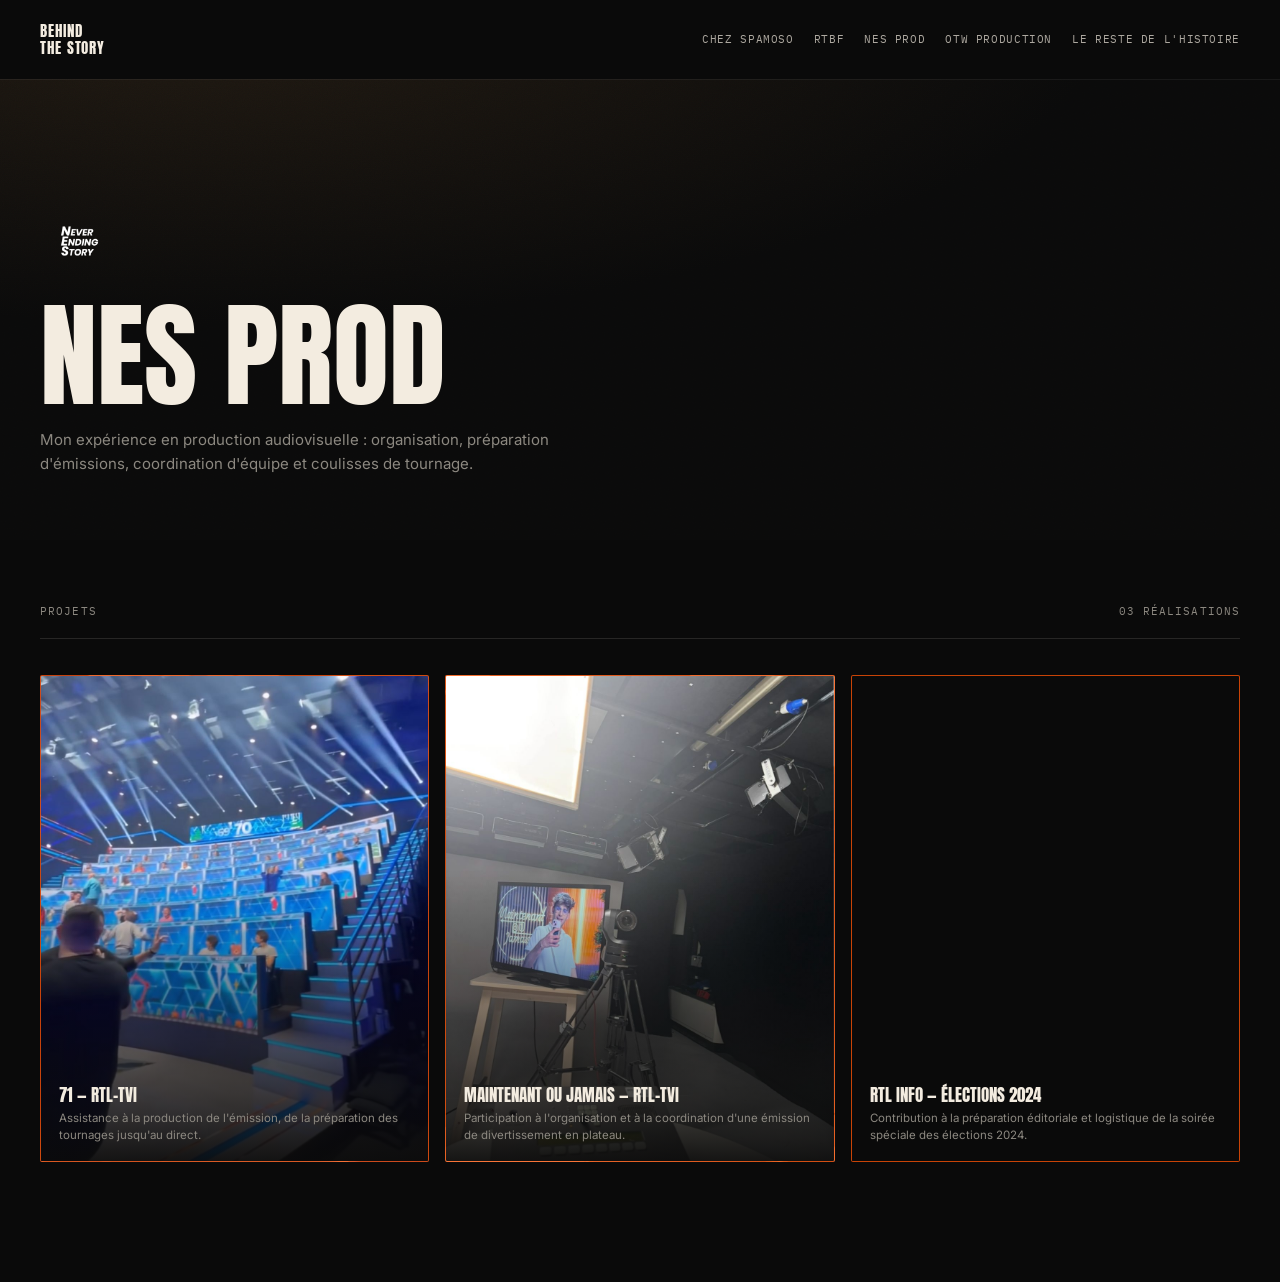
==== commit 194ad08e: "Add files via upload" ====
--- a/nesprod.html
+++ b/nesprod.html
@@ -54,7 +54,7 @@
         </div>
       </div>
 
-      <div class="proj-card proj-card--static" style="background-image:url('RTL INFO-ÉLECTIONS-2024-CARTE.jpg');background-size:cover;background-position:center;">
+      <div class="proj-card proj-card--static" style="background-image:url('RTL-INFO-%C3%89LECTIONS-2024-CARTE.jpg');background-size:cover;background-position:center;">
         <div class="proj-info">
           <div class="proj-title">RTL Info — Élections 2024</div>
           <div class="proj-desc">Contribution à la préparation éditoriale et logistique de la soirée spéciale des élections 2024.</div>
--- a/styles.css
+++ b/styles.css
@@ -441,7 +441,7 @@
     aspect-ratio:4/5;
     border-radius:2px;
     overflow:hidden;
-    border:1px solid rgba(248,82,6,0.28);
+    border:1.5px solid rgba(248,82,6,0.8);
     background:
       repeating-linear-gradient(135deg, #17140f, #17140f 10px, #1c1812 10px, #1c1812 20px);
     cursor:pointer;
@@ -449,20 +449,25 @@
     flex-direction:column;
     justify-content:flex-end;
     text-align:left;
-    transition:border-color .3s ease;
+    transition:transform .35s ease, box-shadow .35s ease, border-color .3s ease;
   }
   .proj-card:hover{
-    border-color:rgba(248,82,6,0.55);
+    transform:scale(1.015);
+    box-shadow:0 10px 34px rgba(248,82,6,0.22);
+    border-color:var(--accent);
   }
   .proj-card.proj-card--static{
     cursor:default;
   }
   .proj-card.proj-card--static:hover{
-    border-color:rgba(248,82,6,0.28);
+    transform:none;
+    box-shadow:none;
+    border-color:rgba(248,82,6,0.8);
   }
   .proj-card::after{
     content:'';
-    position:absolute;inset:0;
+    position:absolute;
+    inset:0;
     background:linear-gradient(180deg, rgba(10,10,10,0) 40%, rgba(10,10,10,0.95) 100%);
   }
   .proj-thumb-note{
@@ -734,14 +739,14 @@
     aspect-ratio:4/5;
     border-radius:2px;
     overflow:hidden;
-    border:1px solid rgba(248,82,6,0.28);
+    border:1.5px solid rgba(248,82,6,0.8);
     background:repeating-linear-gradient(135deg, #17140f, #17140f 10px, #1c1812 10px, #1c1812 20px);
     display:flex;
     align-items:center;
     justify-content:center;
     text-decoration:none;
     color:var(--cream);
-    transition:border-color .3s ease;
+    transition:transform .35s ease, box-shadow .35s ease, border-color .3s ease;
   }
   .gallery-item::after{
     content:'';
@@ -750,7 +755,11 @@
     background:linear-gradient(180deg, rgba(10,10,10,0) 50%, rgba(10,10,10,0.88) 100%);
     pointer-events:none;
   }
-  .gallery-item:hover{border-color:rgba(248,82,6,0.55);}
+  .gallery-item:hover{
+    transform:scale(1.015);
+    box-shadow:0 10px 34px rgba(248,82,6,0.22);
+    border-color:var(--accent);
+  }
   .gallery-item .proj-play{position:relative;transform:none;z-index:2;}
   .gallery-thumb-note{
     position:absolute;
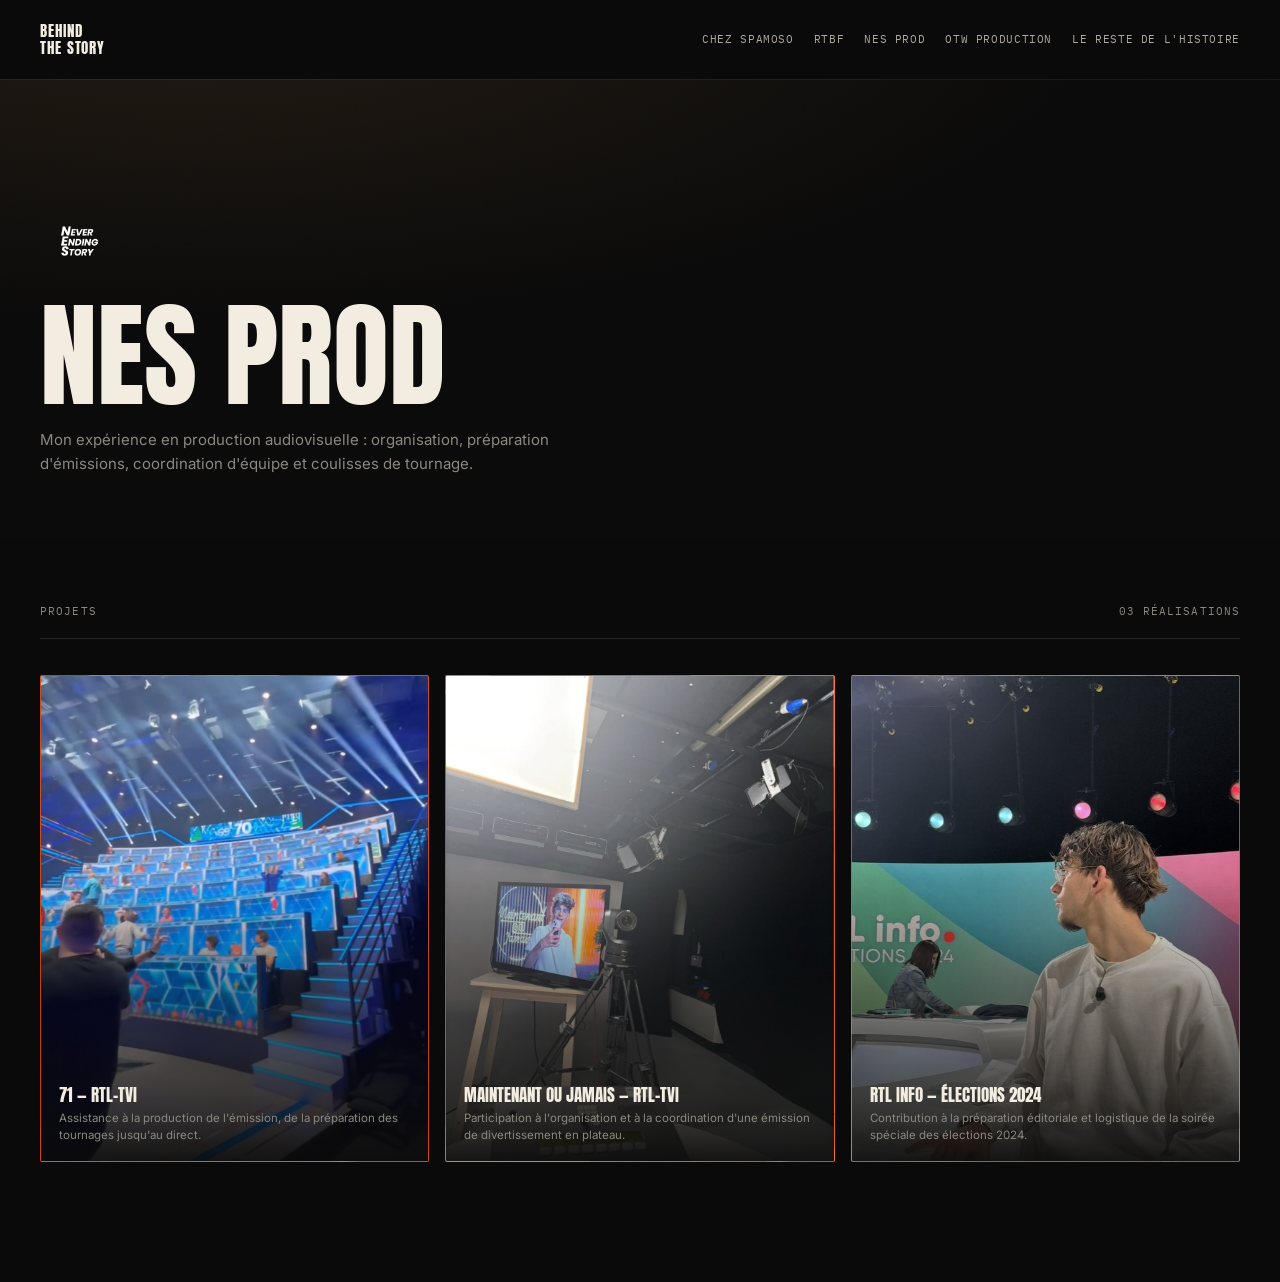
==== commit 1bc0e711: "Add files via upload" ====
--- a/nesprod.html
+++ b/nesprod.html
@@ -54,7 +54,7 @@
         </div>
       </div>
 
-      <div class="proj-card proj-card--static" style="background-image:url('RTL-INFO-%C3%89LECTIONS-2024-CARTE.jpg');background-size:cover;background-position:center;">
+      <div class="proj-card proj-card--static" style="background-image:url('nesprod-accueil.jpg');background-size:cover;background-position:center;">
         <div class="proj-info">
           <div class="proj-title">RTL Info — Élections 2024</div>
           <div class="proj-desc">Contribution à la préparation éditoriale et logistique de la soirée spéciale des élections 2024.</div>
